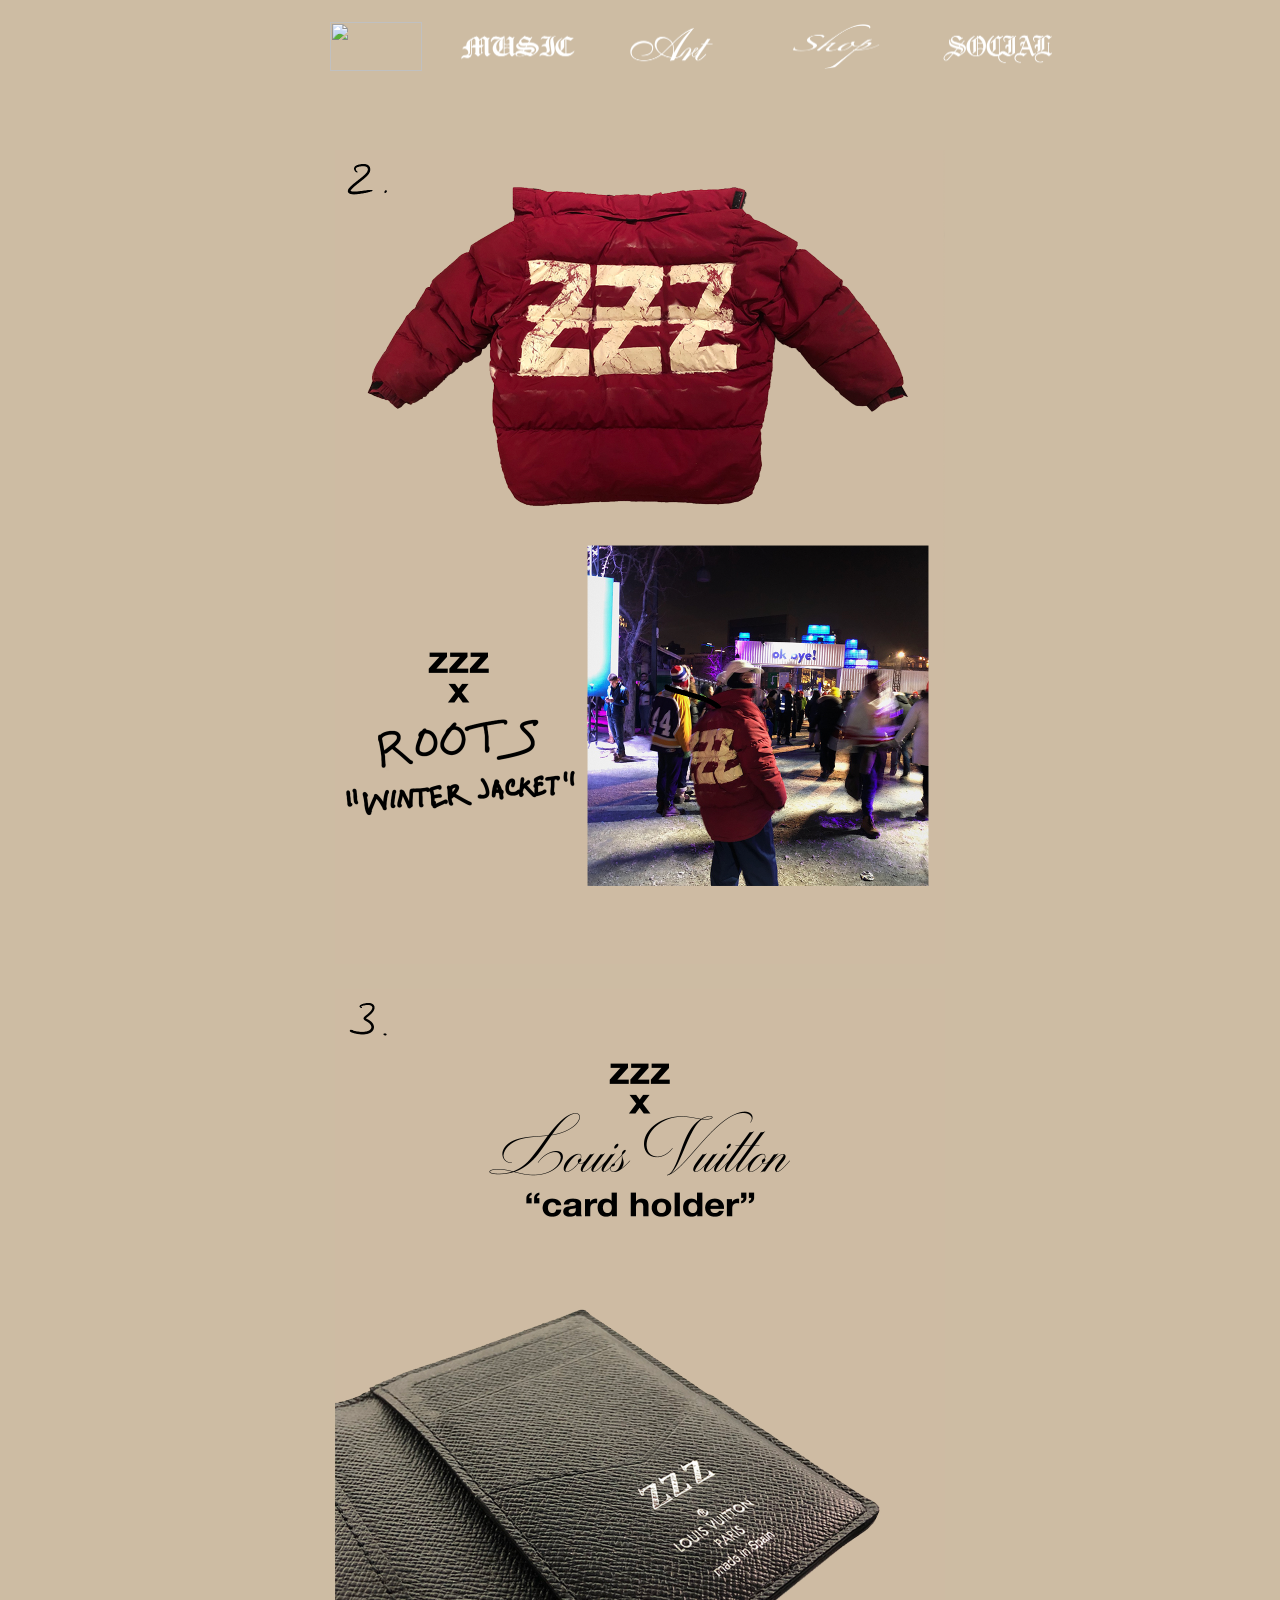
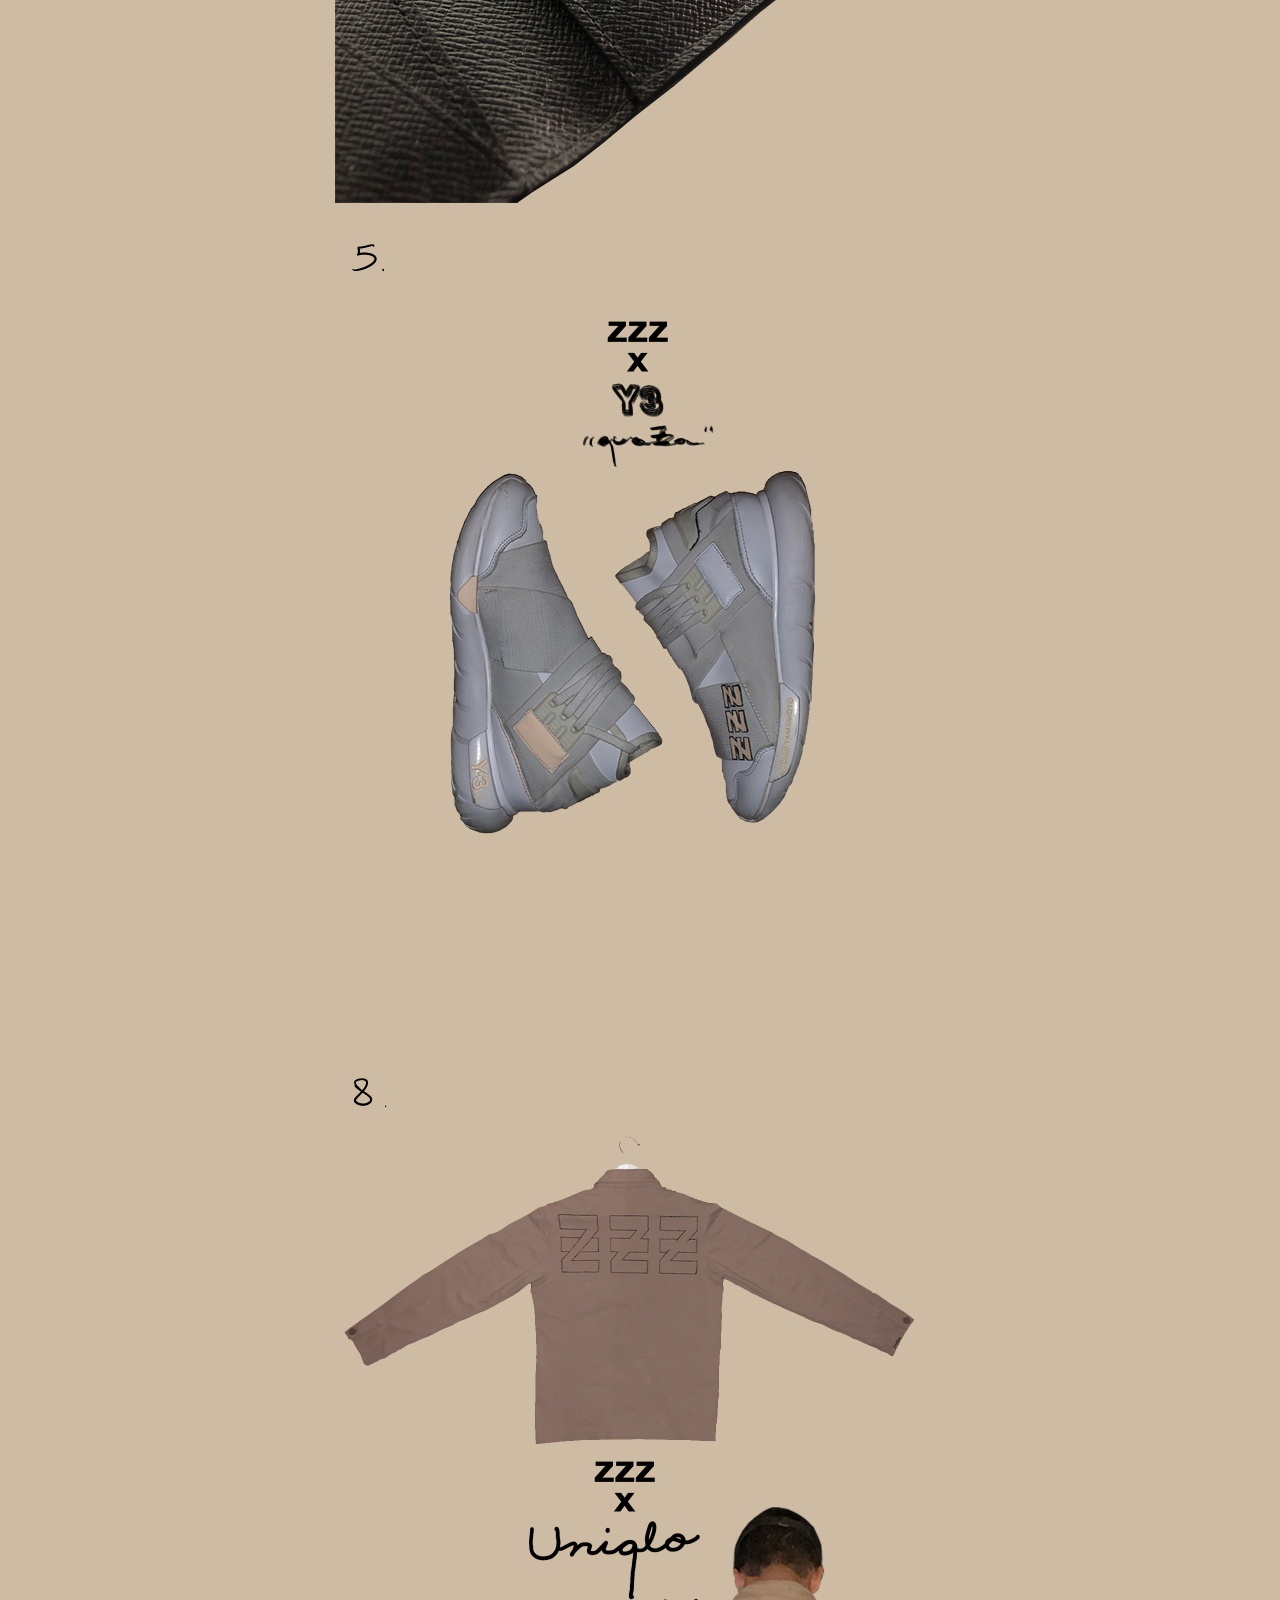
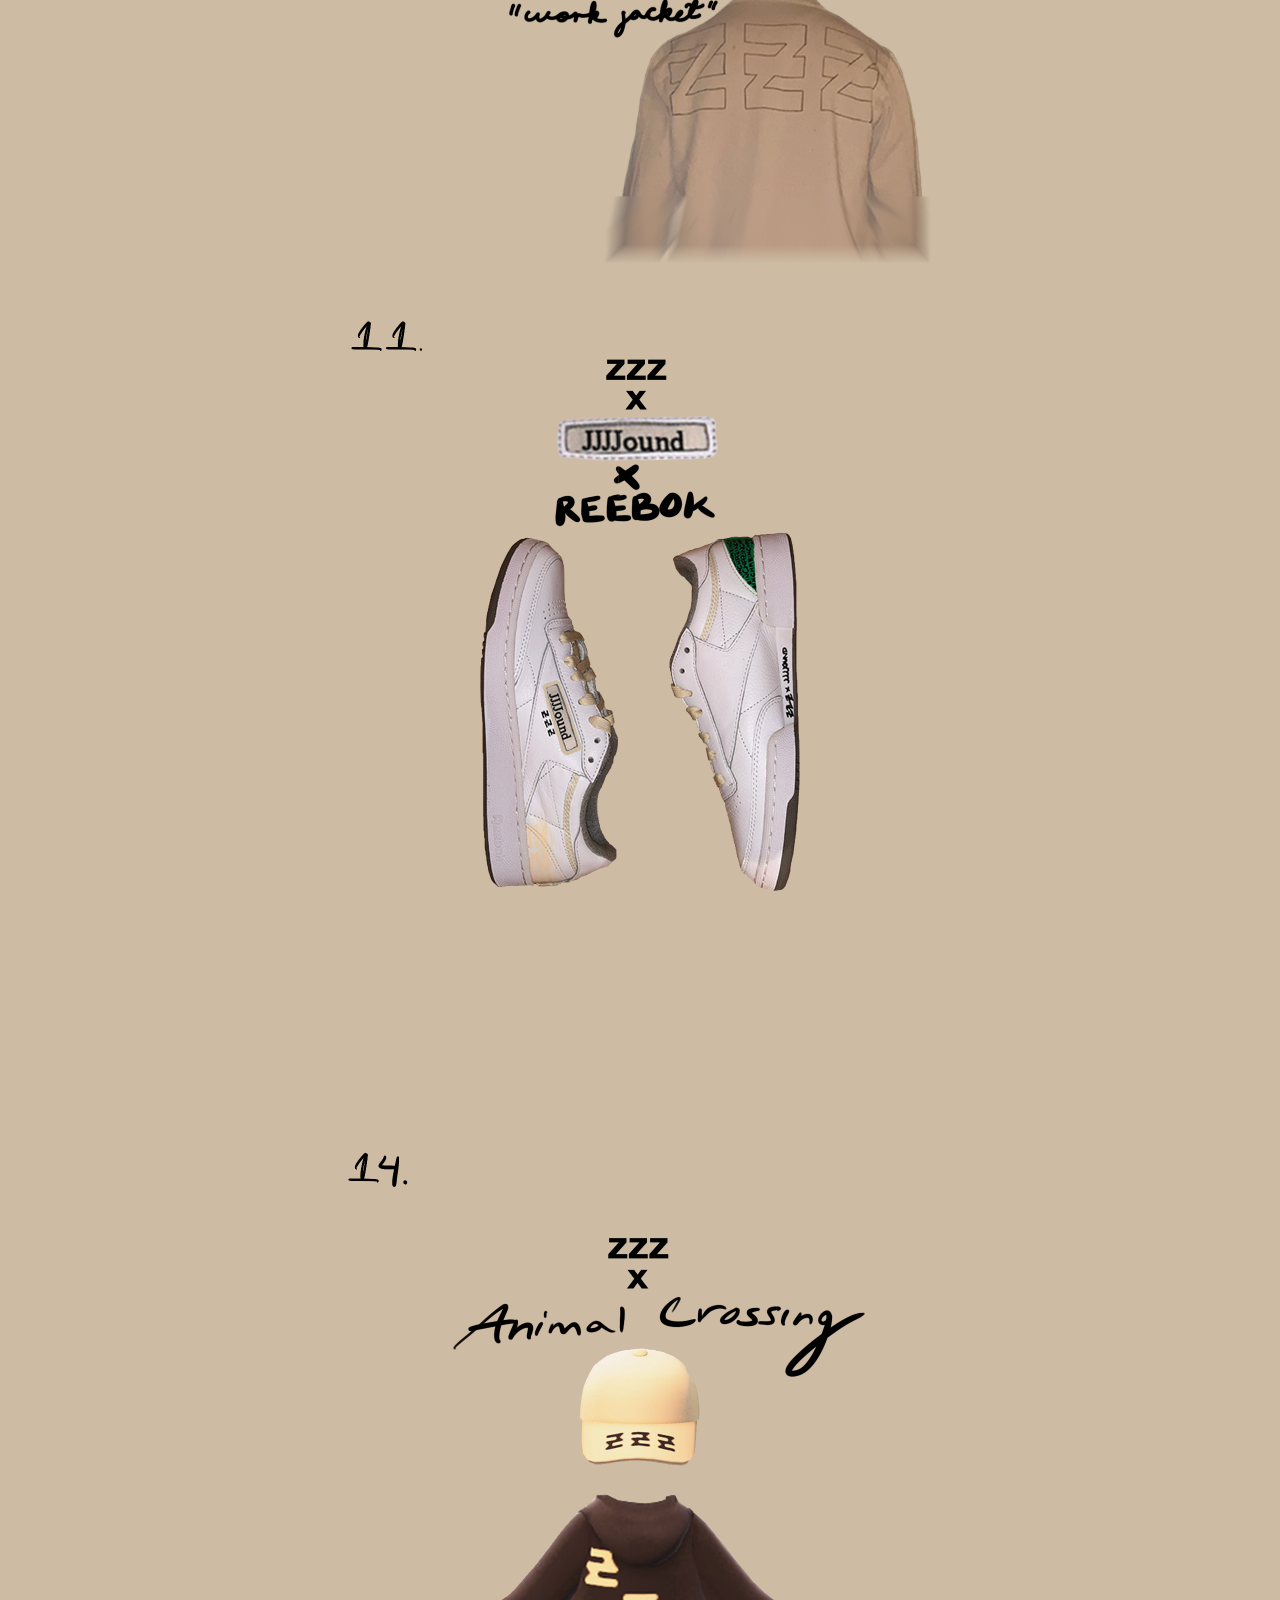
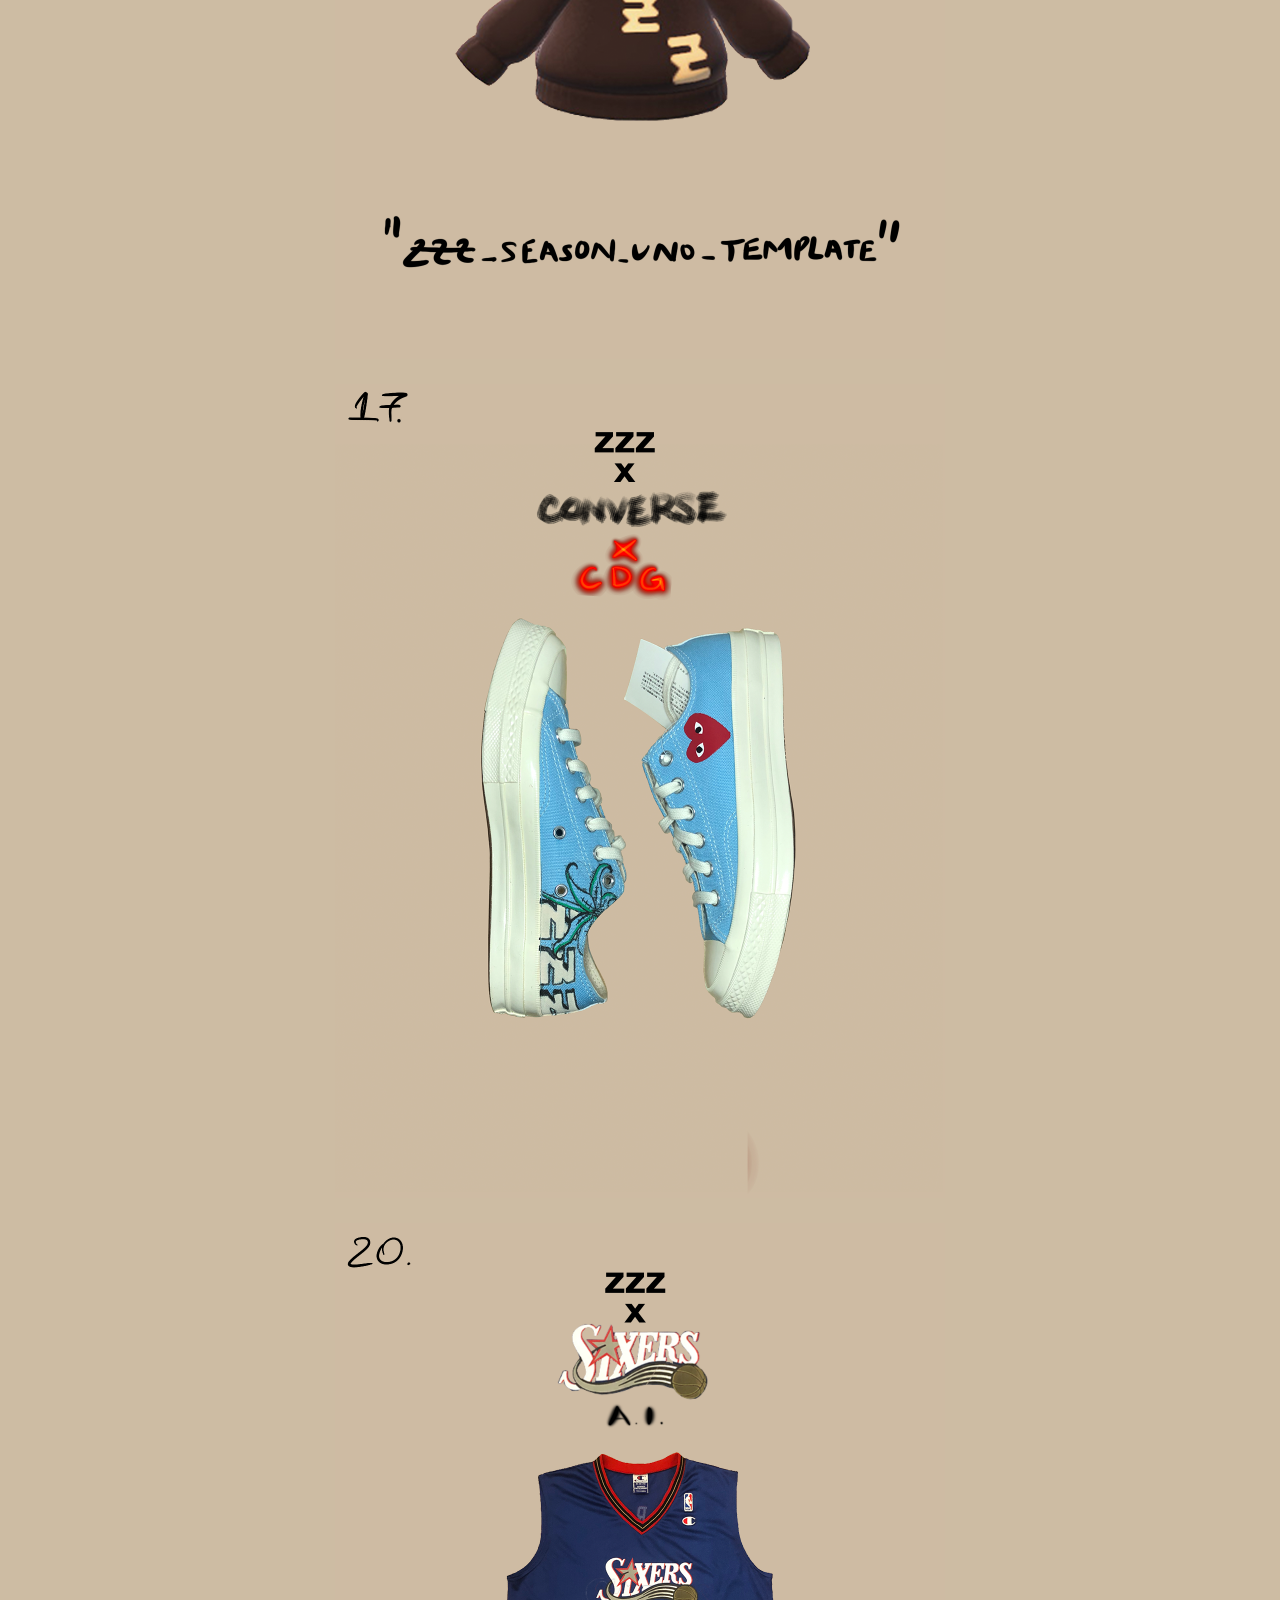
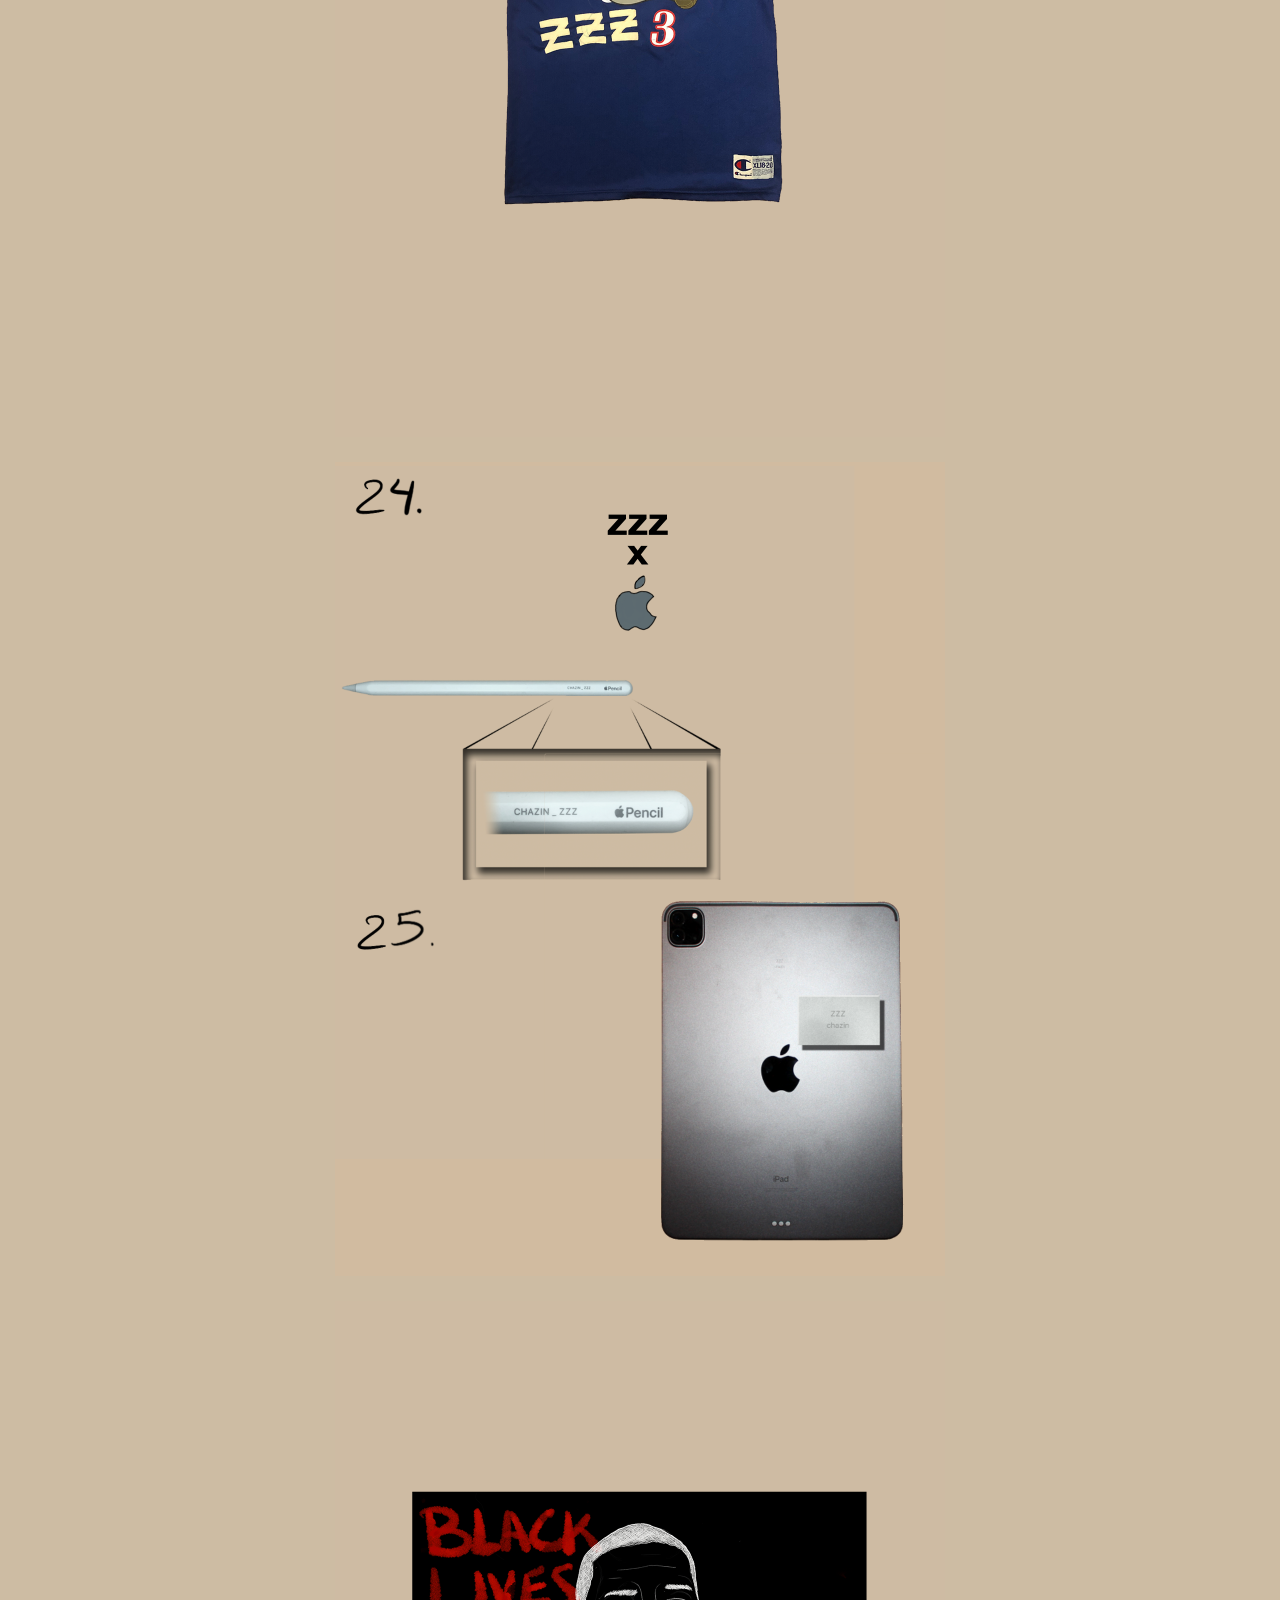
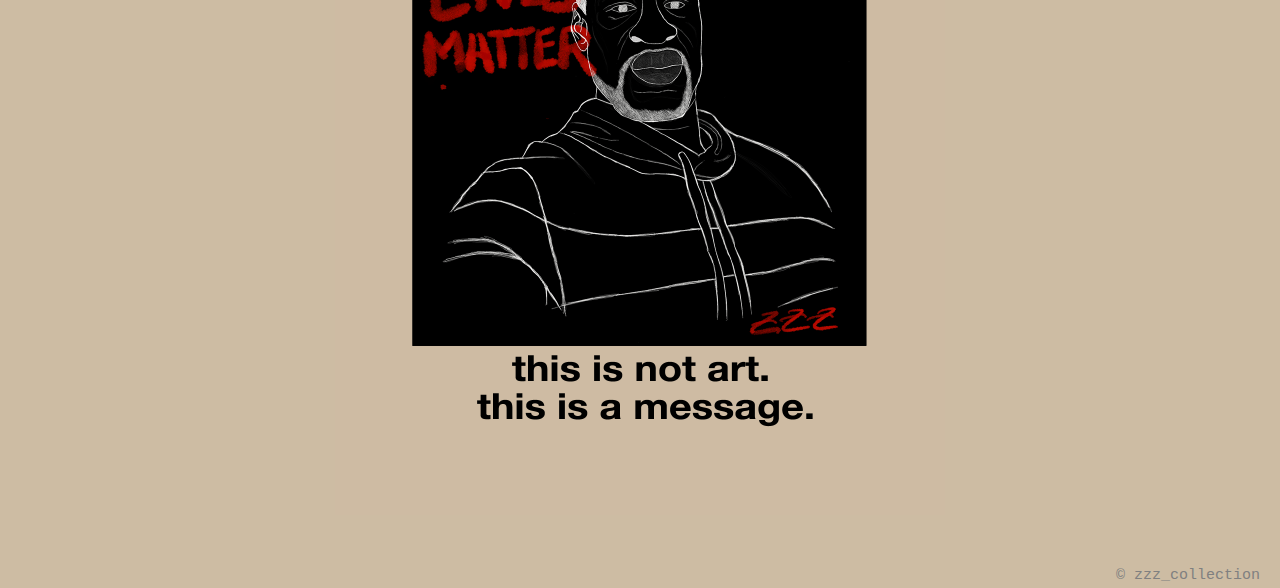
==== zzzart.html @ 327d566b "All done except for shop" ====
<!DOCTYPE html>
<html lang="en">

<head>
	<meta charset="utf-8">
	<meta name="viewport" content="width=device-width, initial-scale=1">
	<title>zzz_art</title>
	<link rel="stylesheet" href="https://maxcdn.bootstrapcdn.com/bootstrap/4.0.0/css/bootstrap.min.css">
	<script src="https://ajax.googleapis.com/ajax/libs/jquery/3.3.1/jquery.min.js"></script>
	<script src="https://cdnjs.cloudflare.com/ajax/libs/popper.js/1.12.9/umd/popper.min.js"></script>
	<script src="https://maxcdn.bootstrapcdn.com/bootstrap/4.0.0/js/bootstrap.min.js"></script>
	<link href="styleart.css" rel="stylesheet">
</head>
<body>
	<nav class="navbar navbar-expand-sm fixed-top navbar-center">

		<!-- Links -->
		<ul class="navbar-nav">
		  <li class="nav-item">
			<a href="home1.html"><img id="logo" src="img/zzz_logowhite.png"></a>
		  </li>
		  <li class="nav-item">
			<a href="zzzmusic.html"><img src="img/zzz_smalltab_white4.png"></a>
		  </li>
		  <li class="nav-item">
			<a href="zzzshop.html"><img src="img/zzz_smalltab_white3.png"></a>
		  </li>
		  <li class="nav-item">
			<a href="#"><img src="img/zzz_smalltab_white2.png"></a>
		  </li>
		  <li class="nav-item">
			<a href="zzzsocial.html"><img src="img/zzz_smalltab_white1.png"></a>
		  </li>
		</ul>
	  
    </nav>
    <div class="gallery">
        <img class="portrait" src="img/art/IMG_0553.PNG"><br>
        <img class="portrait" src="img/art/IMG_0558.PNG"><br>
        <img class="portrait" src="img/art/IMG_0561.PNG"><br>
        <img class="portrait" src="img/art/IMG_0557.PNG"><br>
        <img class="portrait" src="img/art/IMG_0552.PNG"><br>
        <img class="portrait" src="img/art/IMG_0555.PNG"><br>
        <img class="portrait" src="img/art/IMG_0554.PNG"><br>
        <img class="portrait" src="img/art/IMG_0559.PNG"><br>
        <img class="portrait" src="img/art/IMG_0560.PNG"><br>
        <img class="portrait" src="img/art/IMG_0545.PNG"><br>
    </div>
    <div class="footer">
		<p> © zzz_collection</p>
	</div>
	<script>
		$(function () {
  			$(document).scroll(function () {
   			var $nav = $(".navbar");
    		$nav.toggleClass('scrolled', $(this).scrollTop() > $nav.height()-50);
  			});
		});
	</script>
</body>
---- styleart.css ----
html, body {
    height: 100%;
    padding:0;
    margin:0;
    background-color: #cdbca3;
}
.navbar {
    padding-left: 24.5%;
    padding-right: 22.5%;
    overflow: hidden;
    background-color: #cdbca3;
  }
.navbar.scrolled {
    background-color: black !important;
    transition: background-color 200ms ease-out;
}
.navbar a {
    float: left;
    text-align: center;
    padding: 14px 16px;
}
.navbar a img {
    height: 49.25px;
    width: 128px;
}
#logo {
    height: 49.25px;
    width: 92.34375px;
}

.gallery {
    width: 610px;
    margin-top: 125px;
    margin-left: auto;
    margin-right: auto;
}
.portrait {
    margin-top: 25px;
    width:610px;
    height: 814px;
}
.footer {
    margin-top: 50px;
    text-align: right;
    padding-right: 20px;
    font-size: 15px;
    color: grey;
    font-family: 'Courier New', Courier, monospace;
}
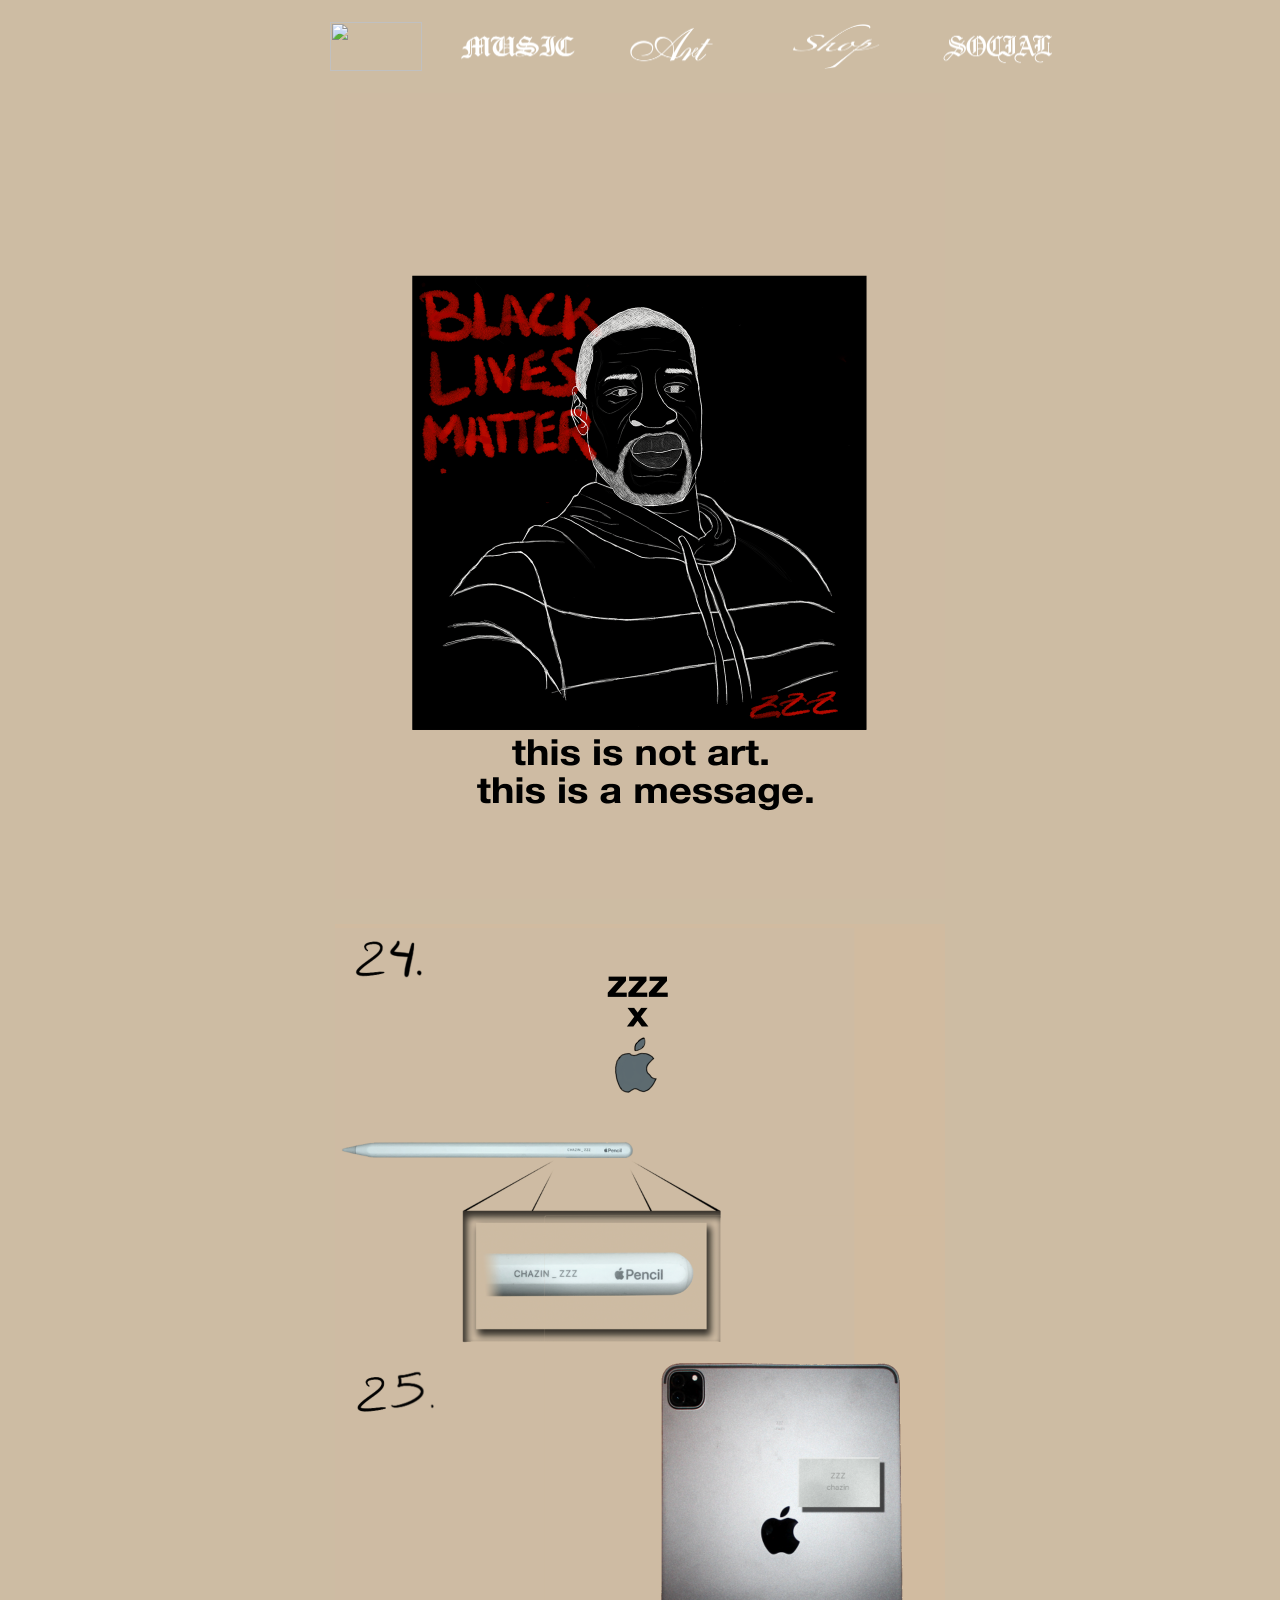
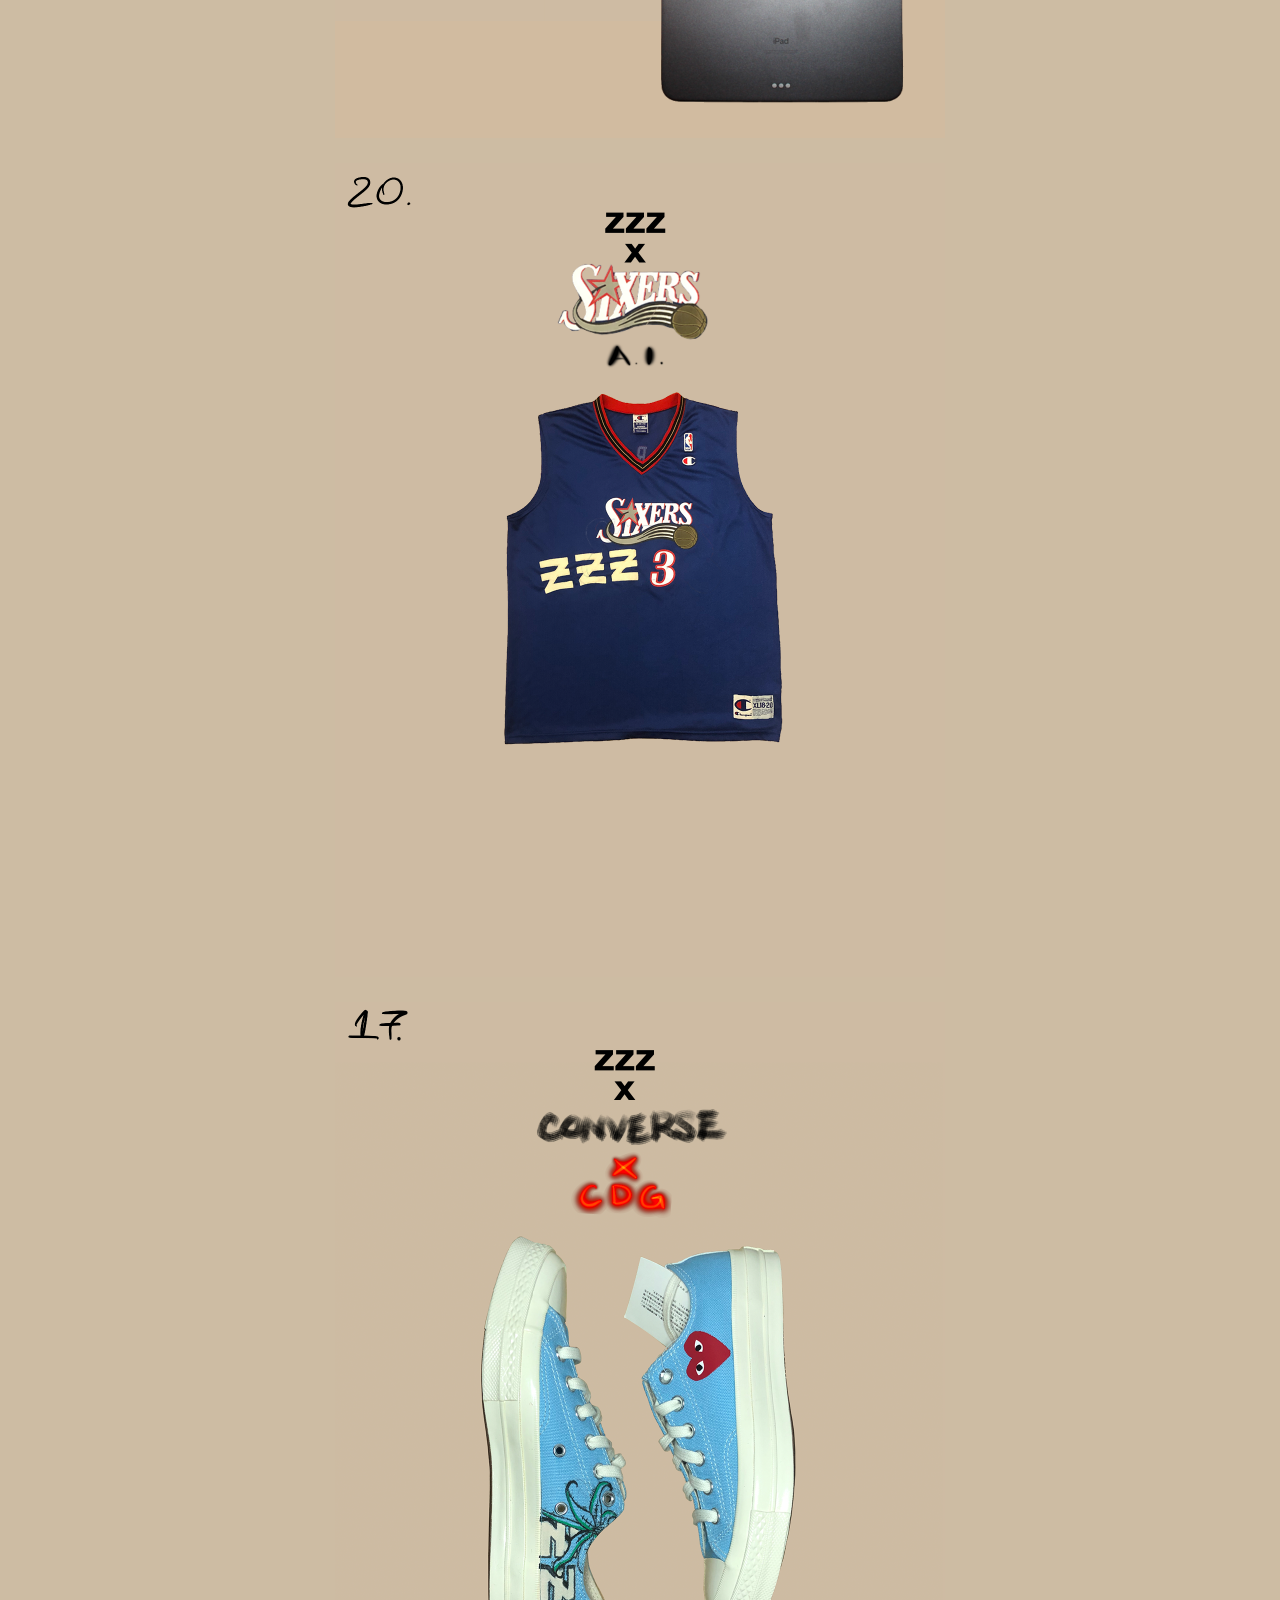
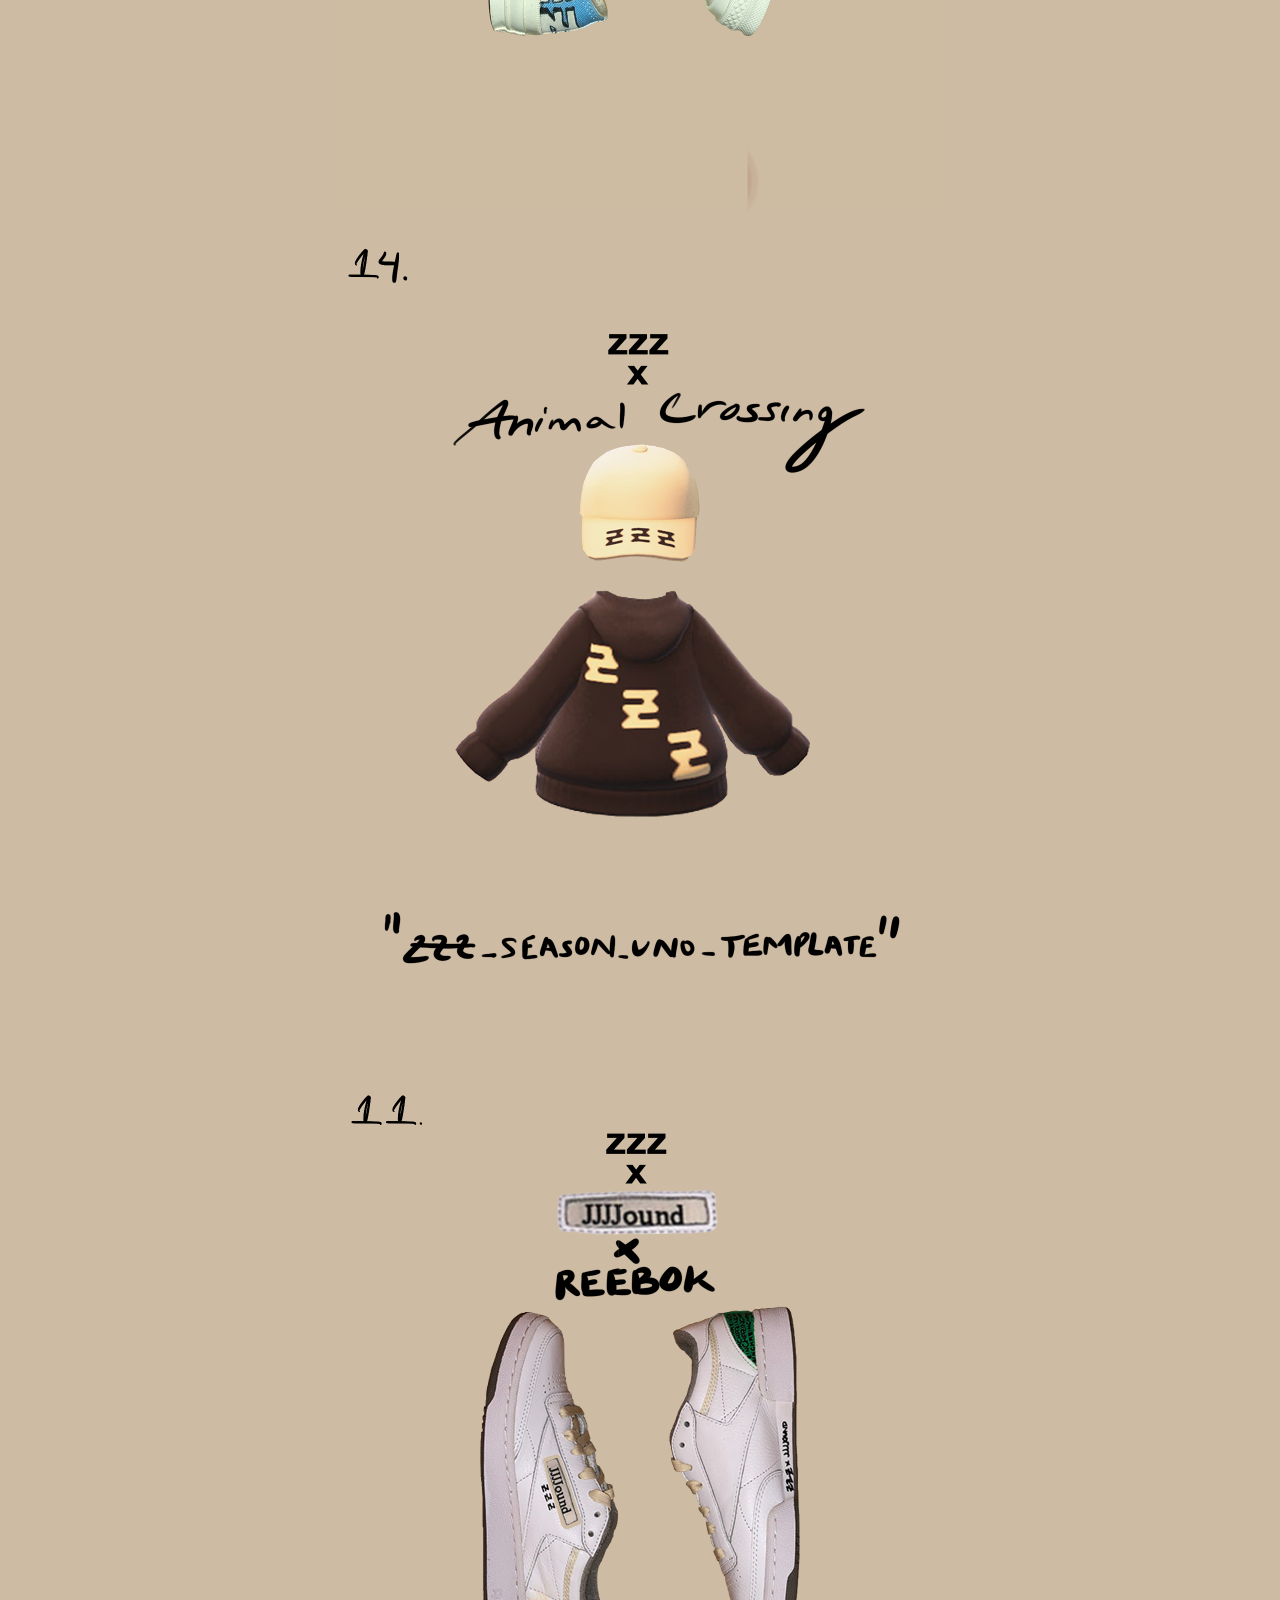
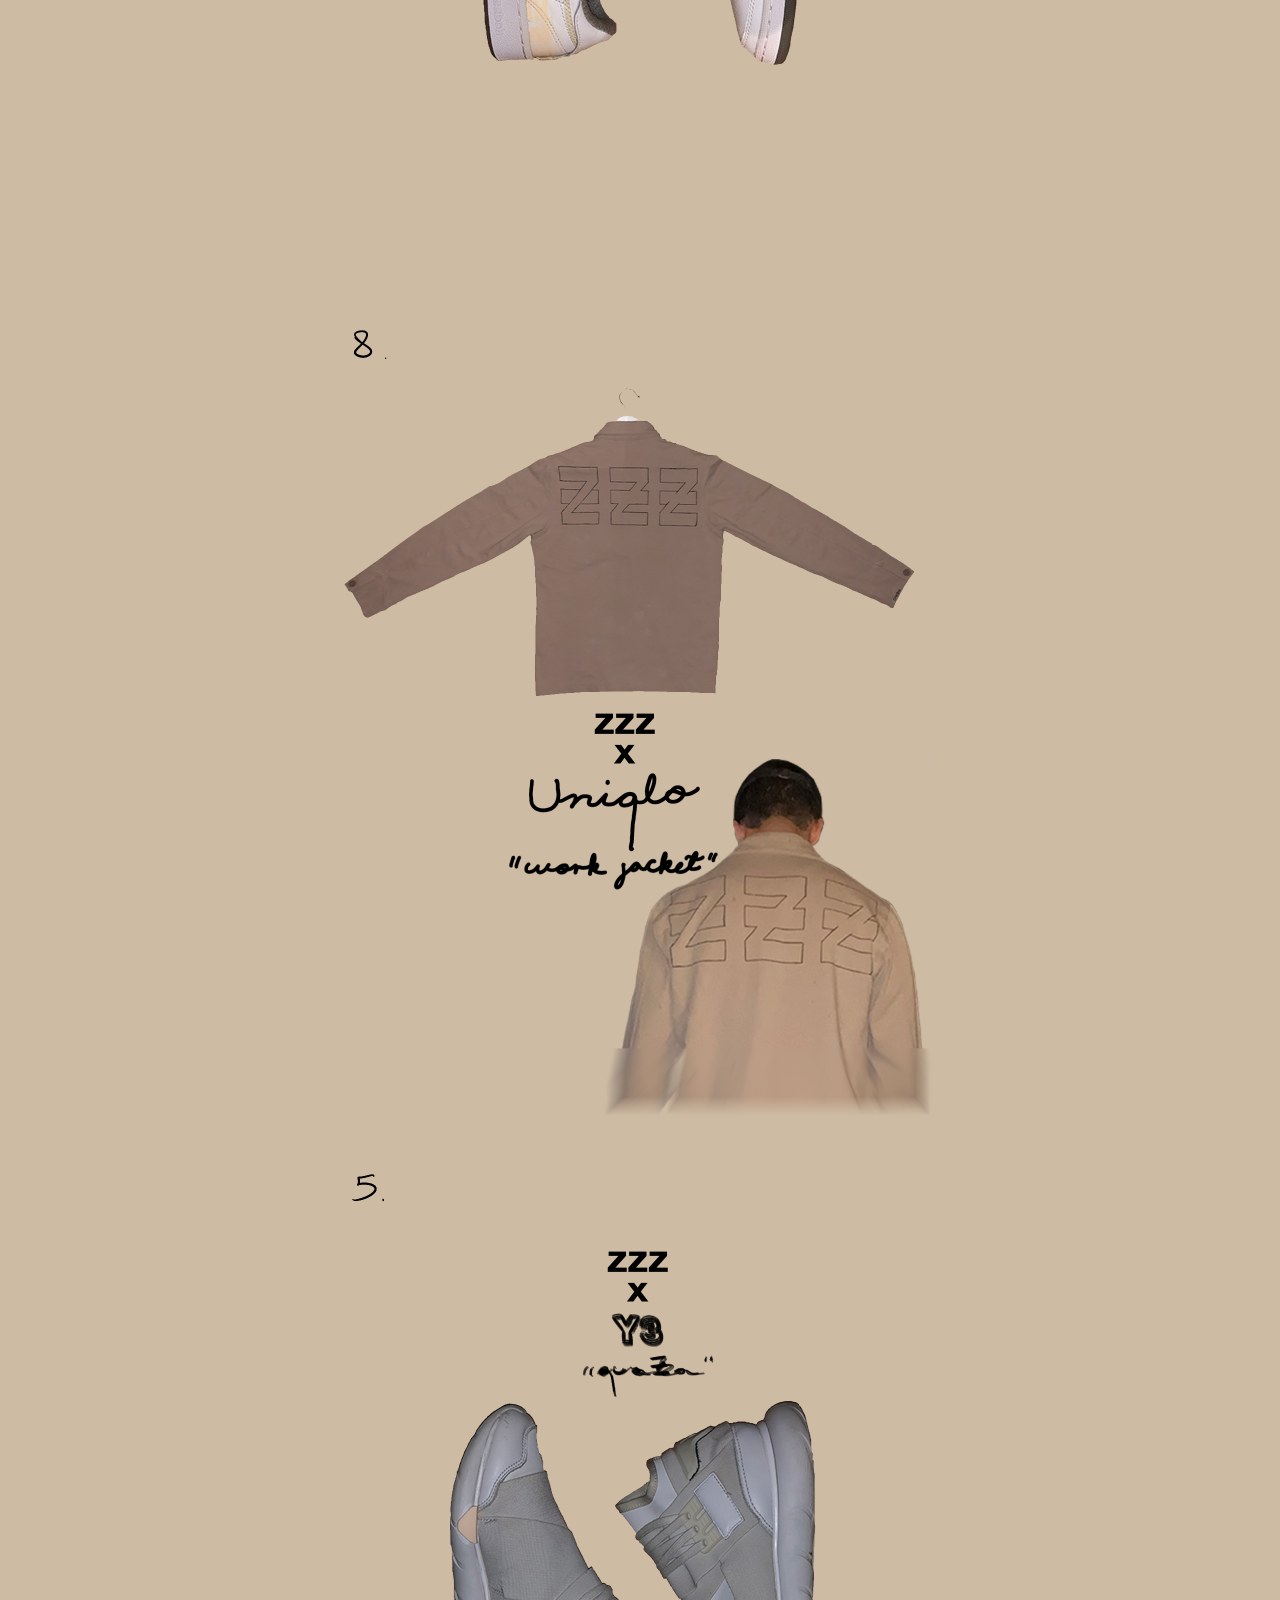
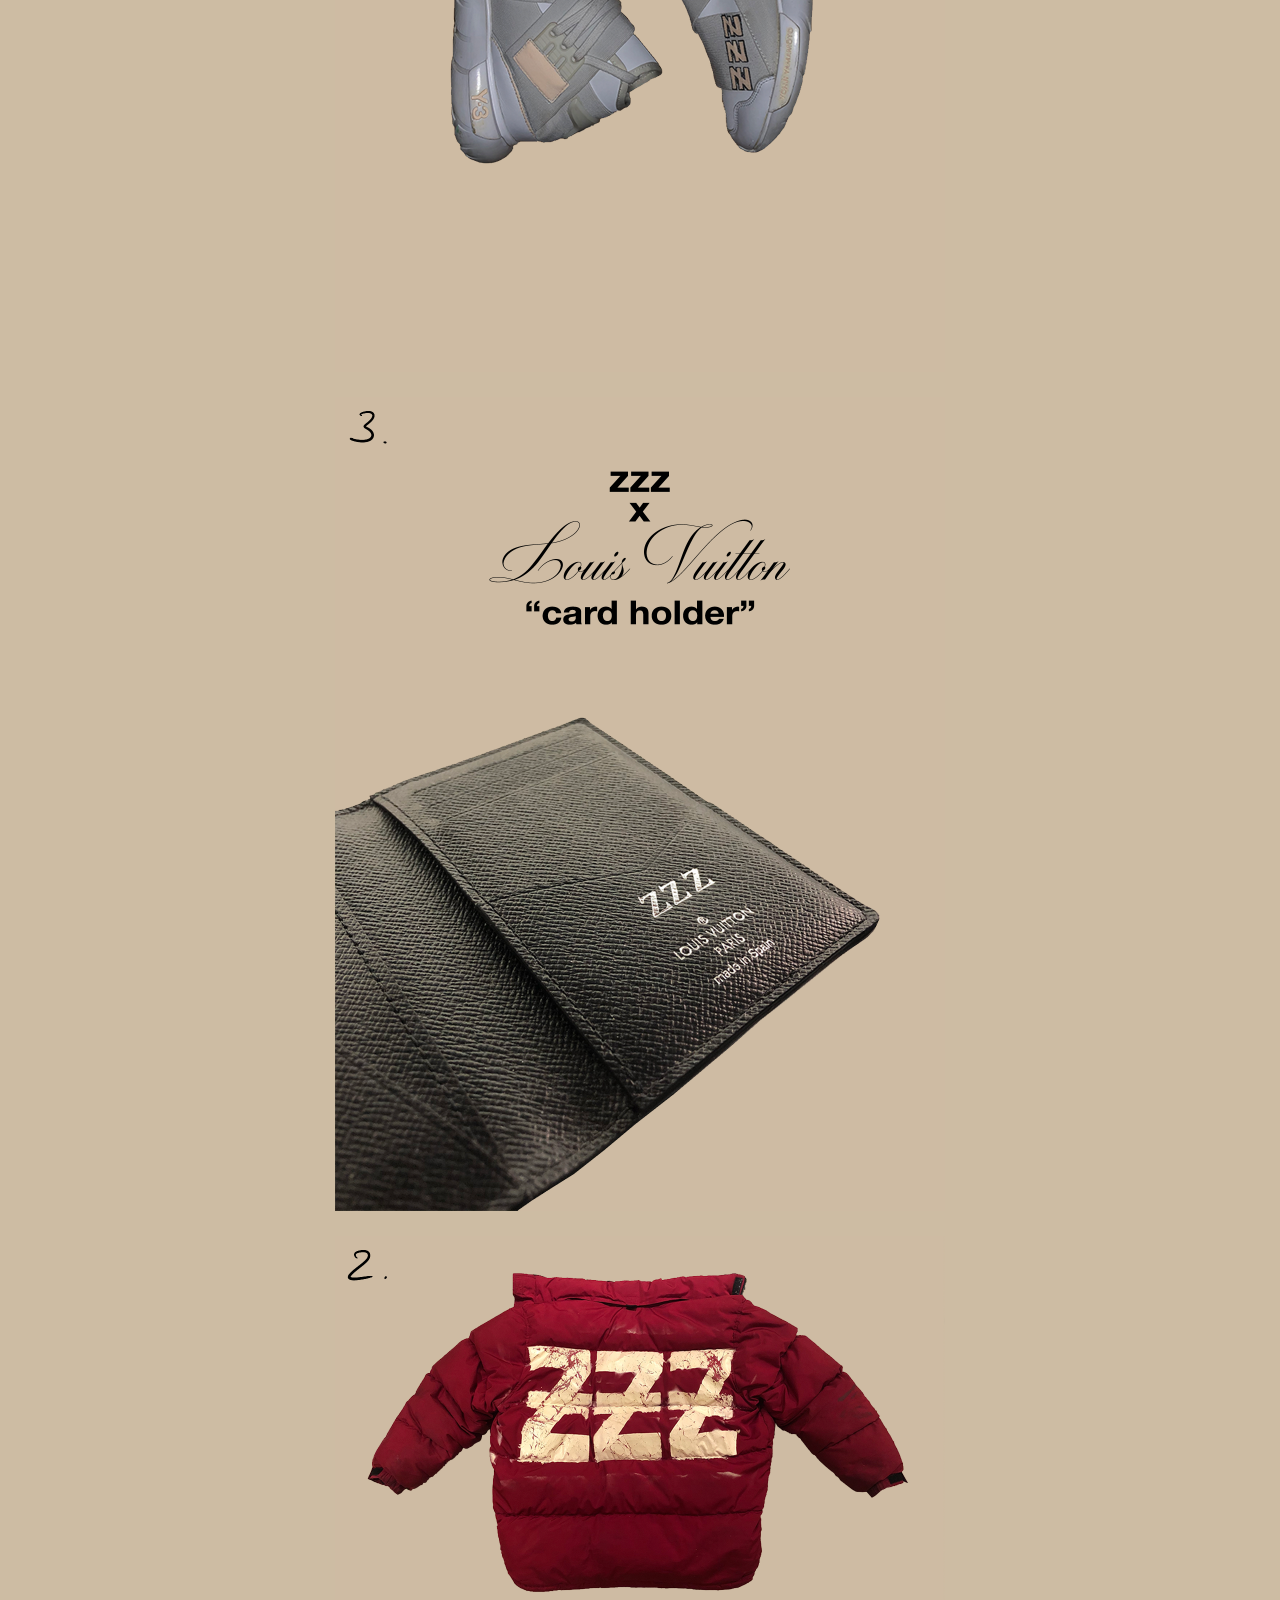
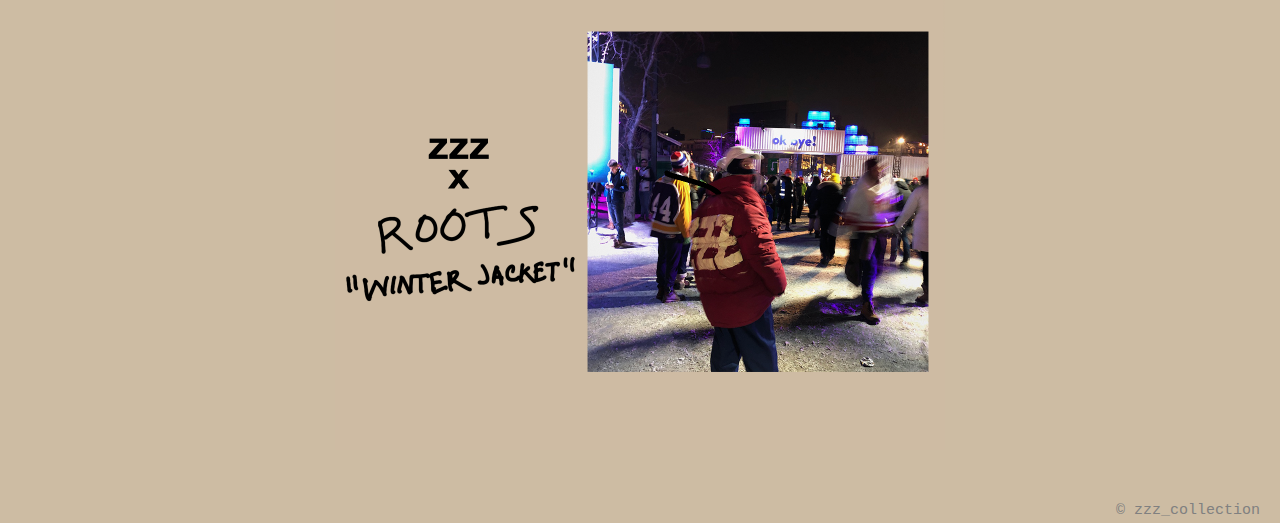
==== commit 8fc8fdc1: "Finished site a while ago, didnt commit; needs performance improvements for future iterations" ====
--- a/zzzart.html
+++ b/zzzart.html
@@ -23,10 +23,10 @@
 			<a href="zzzmusic.html"><img src="img/zzz_smalltab_white4.png"></a>
 		  </li>
 		  <li class="nav-item">
-			<a href="zzzshop.html"><img src="img/zzz_smalltab_white3.png"></a>
+			<a href="#"><img src="img/zzz_smalltab_white3.png"></a>
 		  </li>
 		  <li class="nav-item">
-			<a href="#"><img src="img/zzz_smalltab_white2.png"></a>
+			<a href="zzzshop.html"><img src="img/zzz_smalltab_white2.png"></a>
 		  </li>
 		  <li class="nav-item">
 			<a href="zzzsocial.html"><img src="img/zzz_smalltab_white1.png"></a>
@@ -35,16 +35,16 @@
 	  
     </nav>
     <div class="gallery">
+		<img class="portrait" src="img/art/IMG_0545.PNG"><br>
+		<img class="portrait" src="img/art/IMG_0560.PNG"><br>
+        <img class="portrait" src="img/art/IMG_0559.PNG"><br>
+        <img class="portrait" src="img/art/IMG_0554.PNG"><br>
+        <img class="portrait" src="img/art/IMG_0555.PNG"><br>
+        <img class="portrait" src="img/art/IMG_0552.PNG"><br>
+        <img class="portrait" src="img/art/IMG_0557.PNG"><br>
+        <img class="portrait" src="img/art/IMG_0561.PNG"><br>
+        <img class="portrait" src="img/art/IMG_0558.PNG"><br>
         <img class="portrait" src="img/art/IMG_0553.PNG"><br>
-        <img class="portrait" src="img/art/IMG_0558.PNG"><br>
-        <img class="portrait" src="img/art/IMG_0561.PNG"><br>
-        <img class="portrait" src="img/art/IMG_0557.PNG"><br>
-        <img class="portrait" src="img/art/IMG_0552.PNG"><br>
-        <img class="portrait" src="img/art/IMG_0555.PNG"><br>
-        <img class="portrait" src="img/art/IMG_0554.PNG"><br>
-        <img class="portrait" src="img/art/IMG_0559.PNG"><br>
-        <img class="portrait" src="img/art/IMG_0560.PNG"><br>
-        <img class="portrait" src="img/art/IMG_0545.PNG"><br>
     </div>
     <div class="footer">
 		<p> © zzz_collection</p>
--- a/styleart.css
+++ b/styleart.css
@@ -5,6 +5,7 @@
     background-color: #cdbca3;
 }
 .navbar {
+    display: block;
     padding-left: 24.5%;
     padding-right: 22.5%;
     overflow: hidden;
@@ -30,7 +31,7 @@
 
 .gallery {
     width: 610px;
-    margin-top: 125px;
+    margin-top: 60px;
     margin-left: auto;
     margin-right: auto;
 }
@@ -46,4 +47,32 @@
     font-size: 15px;
     color: grey;
     font-family: 'Courier New', Courier, monospace;
-}+}
+/* 
+  ##Device = Desktops
+  ##Screen = 1281px to higher resolution desktops
+*/
+
+@media (min-width: 1281px) {
+  
+}
+
+/* 
+  ##Device = Laptops, Desktops
+  ##Screen = B/w 1025px to 1280px
+*/
+
+@media (min-width: 1025px) and (max-width: 1280px) {
+  
+}
+
+/* 
+  ##Device = Tablets, Ipads (portrait)
+  ##Screen = B/w 768px to 1024px
+*/
+
+@media screen and (max-width:768px) {
+  .navbar{
+    display:none;
+    }
+}
